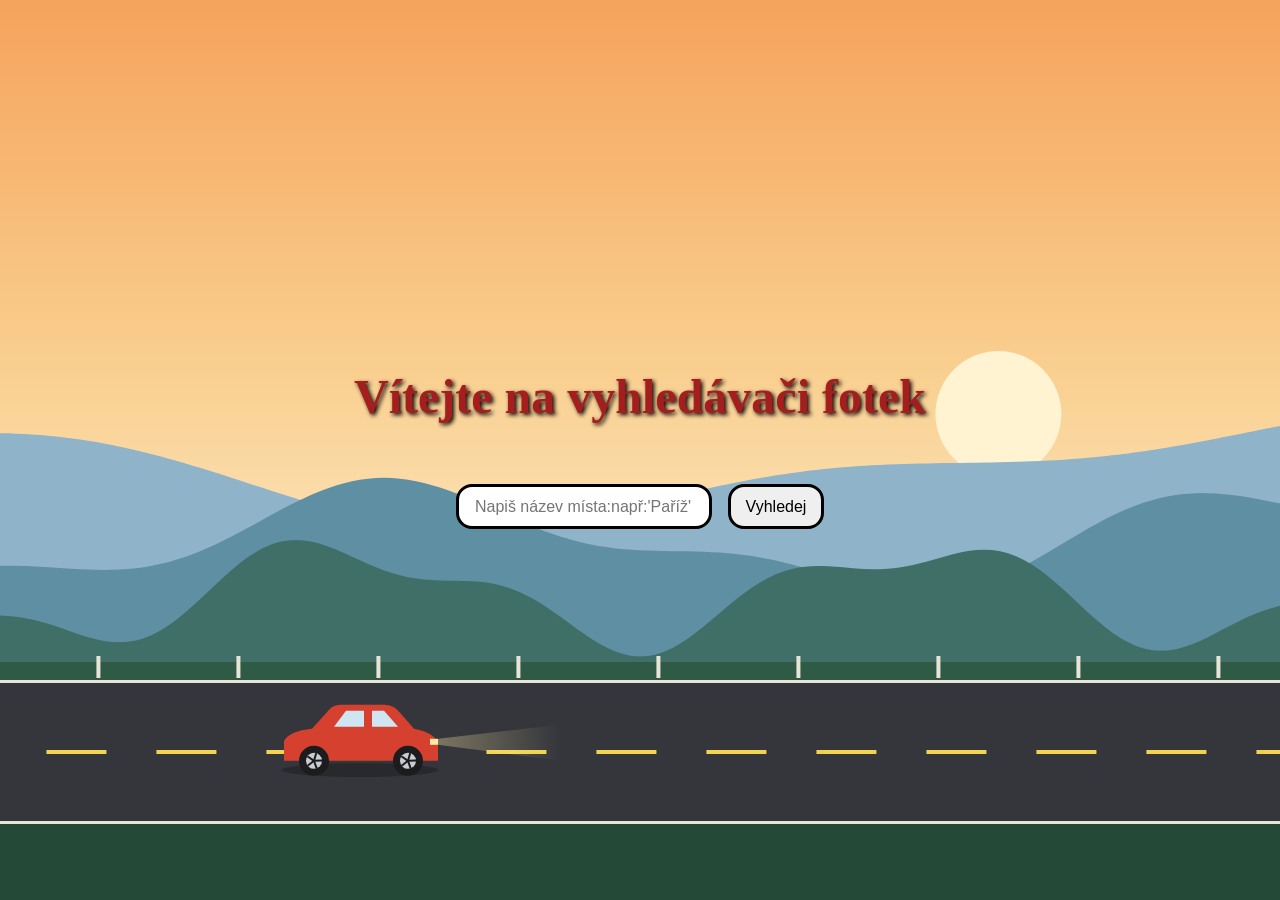
==== stranka.html @ 0c57d277 "posunout intro na horu - margin bottom" ====
<!DOCTYPE html>
<html lang="cs">
<head>
<meta charset="utf-8">
<meta name="viewport" content="width=device-width, initial-scale=1">
<title>Auto na silnici – pozadí</title>
<link rel="stylesheet" href="stylesheet.css">
<style>
  html, body { margin: 0; height: 100%; }
  /* Canvas je fixní vrstva za veškerým obsahem stránky */
  #bg { position: fixed; inset: 0; width: 100%; height: 100%; z-index: -1; display: block; }
  /* Tvůj obsah – klidně smaž a vlož vlastní */
  main { min-height: 100%; display: grid; place-items: center; font: 600 clamp(28px, 6vw, 64px)/1.1 Georgia, serif; color: #fff; text-shadow: 0 2px 12px rgba(0,0,0,.35); text-align: center; padding: 1rem; }
</style>
</head>
<body>
<canvas id="bg" aria-hidden="true"></canvas>
<main>
    <div class="intro">   
        <h1>Vítejte na vyhledávači fotek</h1>
        <div class="menu">
            <form action="" id="vyhledavac">
                <input type="text"placeholder="Napiš název místa:např:'Paříž'" id="misto">
            </form>
            <form action="">
                <input type="submit" id="submit" value="Vyhledej">
            </form>
        </div>

    </div>
</main>

<script>
(() => {
  const cv = document.getElementById('bg'), ctx = cv.getContext('2d');
  const still = matchMedia('(prefers-reduced-motion: reduce)').matches;
  let W, H, roadY, t = 0, last = performance.now();

  function resize() {
    const d = devicePixelRatio || 1;
    W = innerWidth; H = innerHeight;
    cv.width = W * d; cv.height = H * d;
    ctx.setTransform(d, 0, 0, d, 0, 0);
    roadY = H * 0.74;
  }
  addEventListener('resize', resize); resize();

  // Vrstva kopců: rychlost, výška, barva (vzdálenější = pomalejší)
  const hills = [
    { s: 12, h: 0.22, c: '#8fb3c9', f: 0.004 },
    { s: 30, h: 0.14, c: '#5f8fa3', f: 0.007 },
    { s: 60, h: 0.08, c: '#3f6f66', f: 0.011 },
  ];
  // Rozestup sloupků podél silnice
  const posts = 140;

  function drawHills(L) {
    ctx.fillStyle = L.c;
    ctx.beginPath(); ctx.moveTo(0, roadY);
    for (let x = 0; x <= W; x += 8) {
      const y = roadY - H * L.h - Math.sin((x + t * L.s) * L.f) * H * 0.05
                - Math.sin((x + t * L.s) * L.f * 2.3 + 1) * H * 0.02;
      ctx.lineTo(x, y);
    }
    ctx.lineTo(W, roadY); ctx.fill();
  }

  function drawCar(x, y) {
    const bob = Math.sin(t * 0.09) * 1.2;
    ctx.save(); ctx.translate(x, y + bob);
    // stín
    ctx.fillStyle = 'rgba(0,0,0,.25)';
    ctx.beginPath(); ctx.ellipse(0, 30 - bob, 78, 7, 0, 0, 7); ctx.fill();
    // karoserie
    ctx.fillStyle = '#d6402f';
    ctx.beginPath();
    ctx.moveTo(-76, 22); ctx.lineTo(-76, 2); ctx.quadraticCurveTo(-70, -8, -48, -10);
    ctx.lineTo(-30, -30); ctx.quadraticCurveTo(-26, -34, -18, -34); ctx.lineTo(24, -34);
    ctx.quadraticCurveTo(34, -34, 40, -26); ctx.lineTo(54, -10);
    ctx.quadraticCurveTo(76, -6, 78, 6); ctx.lineTo(78, 22); ctx.closePath(); ctx.fill();
    // okna
    ctx.fillStyle = '#cfe6f2';
    ctx.beginPath();
    ctx.moveTo(-26, -12); ctx.lineTo(-14, -28); ctx.lineTo(4, -28); ctx.lineTo(4, -12); ctx.fill();
    ctx.beginPath();
    ctx.moveTo(12, -12); ctx.lineTo(12, -28); ctx.lineTo(24, -28); ctx.lineTo(38, -12); ctx.fill();
    // světlo + kužel světla
    ctx.fillStyle = '#ffe9a6'; ctx.fillRect(70, 0, 8, 6);
    const g = ctx.createLinearGradient(78, 3, 200, 3);
    g.addColorStop(0, 'rgba(255,233,166,.35)'); g.addColorStop(1, 'rgba(255,233,166,0)');
    ctx.fillStyle = g; ctx.beginPath();
    ctx.moveTo(78, 0); ctx.lineTo(200, -14); ctx.lineTo(200, 22); ctx.lineTo(78, 6); ctx.fill();
    // kola
    for (const wx of [-46, 48]) {
      ctx.save(); ctx.translate(wx, 22); ctx.rotate(t * 0.35);
      ctx.fillStyle = '#1c1c1f'; ctx.beginPath(); ctx.arc(0, 0, 15, 0, 7); ctx.fill();
      ctx.fillStyle = '#c9ccd1'; ctx.beginPath(); ctx.arc(0, 0, 8, 0, 7); ctx.fill();
      ctx.strokeStyle = '#1c1c1f'; ctx.lineWidth = 2;
      for (let i = 0; i < 5; i++) {
        ctx.rotate(Math.PI * 2 / 5);
        ctx.beginPath(); ctx.moveTo(0, 0); ctx.lineTo(8, 0); ctx.stroke();
      }
      ctx.restore();
    }
    ctx.restore();
  }

  function frame(now) {
    const dt = Math.min((now - last) / 16.67, 3); last = now;
    if (!still) t += dt;

    // obloha
    const sky = ctx.createLinearGradient(0, 0, 0, roadY);
    sky.addColorStop(0, '#f6a35c'); sky.addColorStop(0.55, '#f9cf8f'); sky.addColorStop(1, '#fdeccb');
    ctx.fillStyle = sky; ctx.fillRect(0, 0, W, H);
    // slunce
    ctx.fillStyle = '#fff3d1'; ctx.beginPath();
    ctx.arc(W * 0.78, roadY - H * 0.28, Math.min(W, H) * 0.07, 0, 7); ctx.fill();

    hills.forEach(drawHills);

    // tráva + silnice
    ctx.fillStyle = '#2f5a45'; ctx.fillRect(0, roadY - 4, W, H - roadY + 4);
    ctx.fillStyle = '#34363b'; ctx.fillRect(0, roadY + 14, W, H * 0.16);
    const roadH = H * 0.16, midY = roadY + 14 + roadH / 2;
    // okraje silnice
    ctx.fillStyle = '#e8e4d8';
    ctx.fillRect(0, roadY + 14, W, 3); ctx.fillRect(0, roadY + 14 + roadH - 3, W, 3);
    // přerušovaná čára
    ctx.fillStyle = '#f2d34f';
    const dash = 60, gap = 50, off = (t * 7) % (dash + gap);
    for (let x = -dash - gap + off; x < W; x += dash + gap) ctx.fillRect(x, midY - 2, dash, 4);

    // sloupky podél silnice
    ctx.fillStyle = '#e8e4d8';
    const po = (t * 7) % posts;
    for (let x = -posts + po; x < W; x += posts) ctx.fillRect(x, roadY - 10, 4, 22);

    drawCar(Math.min(W * 0.3, 360), midY - 12);

    // popředí
    ctx.fillStyle = '#244a37'; ctx.fillRect(0, roadY + 14 + roadH, W, H);
    requestAnimationFrame(frame);
  }
  requestAnimationFrame(frame);
})();
</script>
</body>
</html>
---- stylesheet.css ----
*{
    box-sizing: border-box;
    
}


body {
    background-image: url("248.jpg");
    background-position: center;
    background-size: cover;
    background-repeat: no-repeat;
    min-height: 100vh;
    display: flex;
    align-items: center;
    justify-content: center;
}

.menu{
   display: flex;
    

}
#misto {
    width: 16rem;
    height: 2.8rem;
    font-size: 1rem;
    border: 3px solid black;
    border-radius: 1em;
    align-items: center;
    padding-left: 1em;
    padding-right: 1em;
}

#misto::placeholder {
    font-size: 1rem;
}

#submit{
    width: 6rem;
    height: 2.8rem;
    font-size: 1rem;
    border: 3px solid black;
    border-radius: 1em;
    margin-left: 1em;
}

.intro{
    background:transparent ;
    padding: 0 5rem 2rem;
    display: flex;
    flex-direction: column;
    align-items: center;
}

h1{
    font-size: 3rem;
    text-align: center;
    color: rgb(165, 30, 30);
    text-shadow: 2px 2px 4px #000000;
}

   canvas{position:fixed;inset:0;width:100%;height:100%;display:block;z-index:-1}
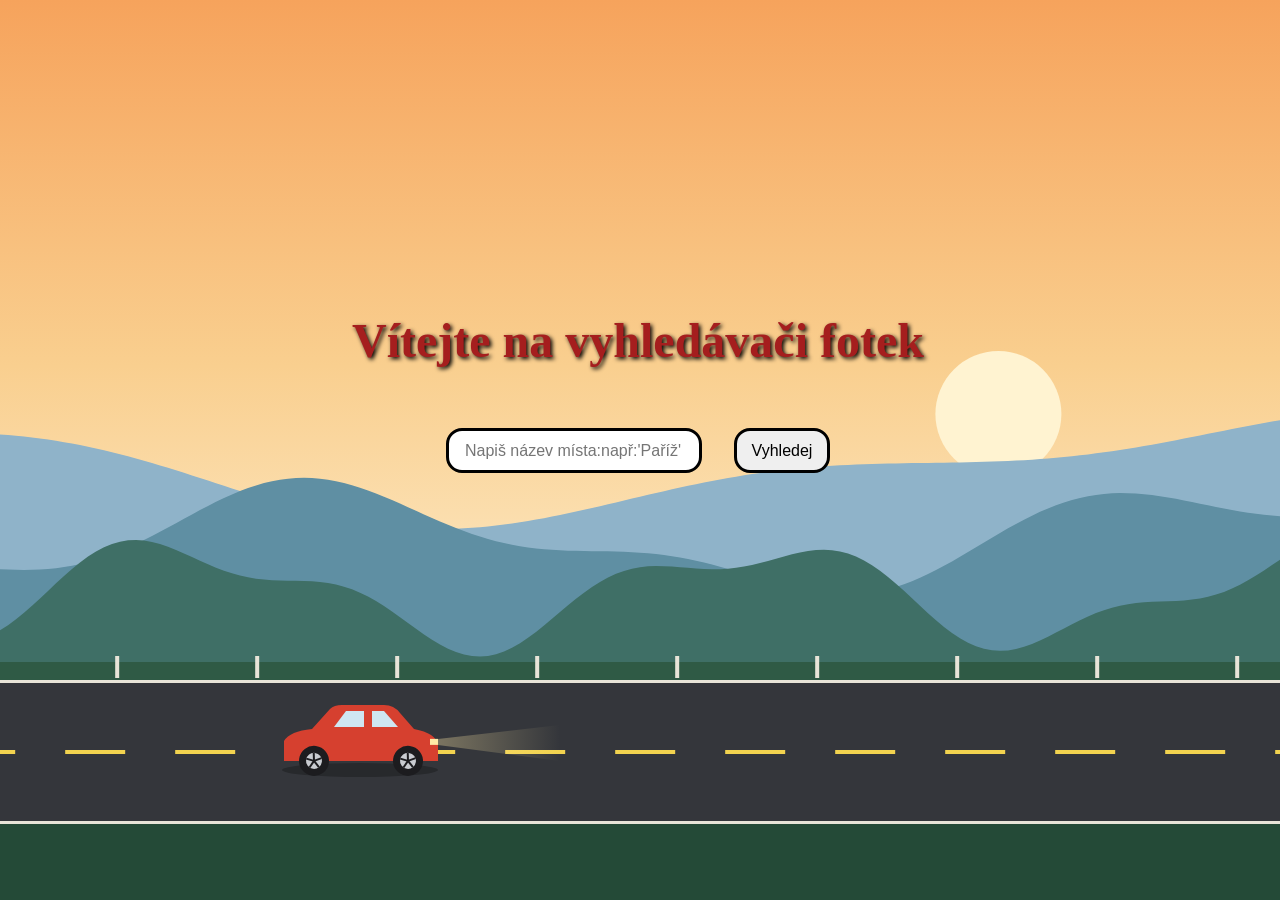
==== commit 31b369cd: "comit" ====
--- a/stranka.html
+++ b/stranka.html
@@ -3,7 +3,7 @@
 <head>
 <meta charset="utf-8">
 <meta name="viewport" content="width=device-width, initial-scale=1">
-<title>Auto na silnici – pozadí</title>
+<title>JS--API</title>
 <link rel="stylesheet" href="stylesheet.css">
 <style>
   html, body { margin: 0; height: 100%; }
@@ -20,16 +20,26 @@
         <h1>Vítejte na vyhledávači fotek</h1>
         <div class="menu">
             <form action="" id="vyhledavac">
-                <input type="text"placeholder="Napiš název místa:např:'Paříž'" id="misto">
-            </form>
-            <form action="">
-                <input type="submit" id="submit" value="Vyhledej">
-            </form>
+                <input type="text"placeholder="Napiš název místa:např:'Paříž'" id="misto" name="tlacitko">
+                <input type="submit" id="submit" value="Vyhledej" >  
+            </form>  
         </div>
+</main>
+
+<p id="zprava"></p>
+
+<table>
+  <tbody id="vysledky"></tbody>
+</table>
+
+<template id="sablona">
+  <tr>
+    <td><img></td>
+    <td class="nazev"></td>
+  </tr>
+</template>
 
     </div>
-</main>
-
 <script>
 (() => {
   const cv = document.getElementById('bg'), ctx = cv.getContext('2d');
@@ -145,5 +155,6 @@
   requestAnimationFrame(frame);
 })();
 </script>
+<script src="script.js"></script>
 </body>
 </html>
--- a/stylesheet.css
+++ b/stylesheet.css
@@ -17,7 +17,7 @@
 
 .menu{
    display: flex;
-    
+   margin-bottom: 7rem;
 
 }
 #misto {
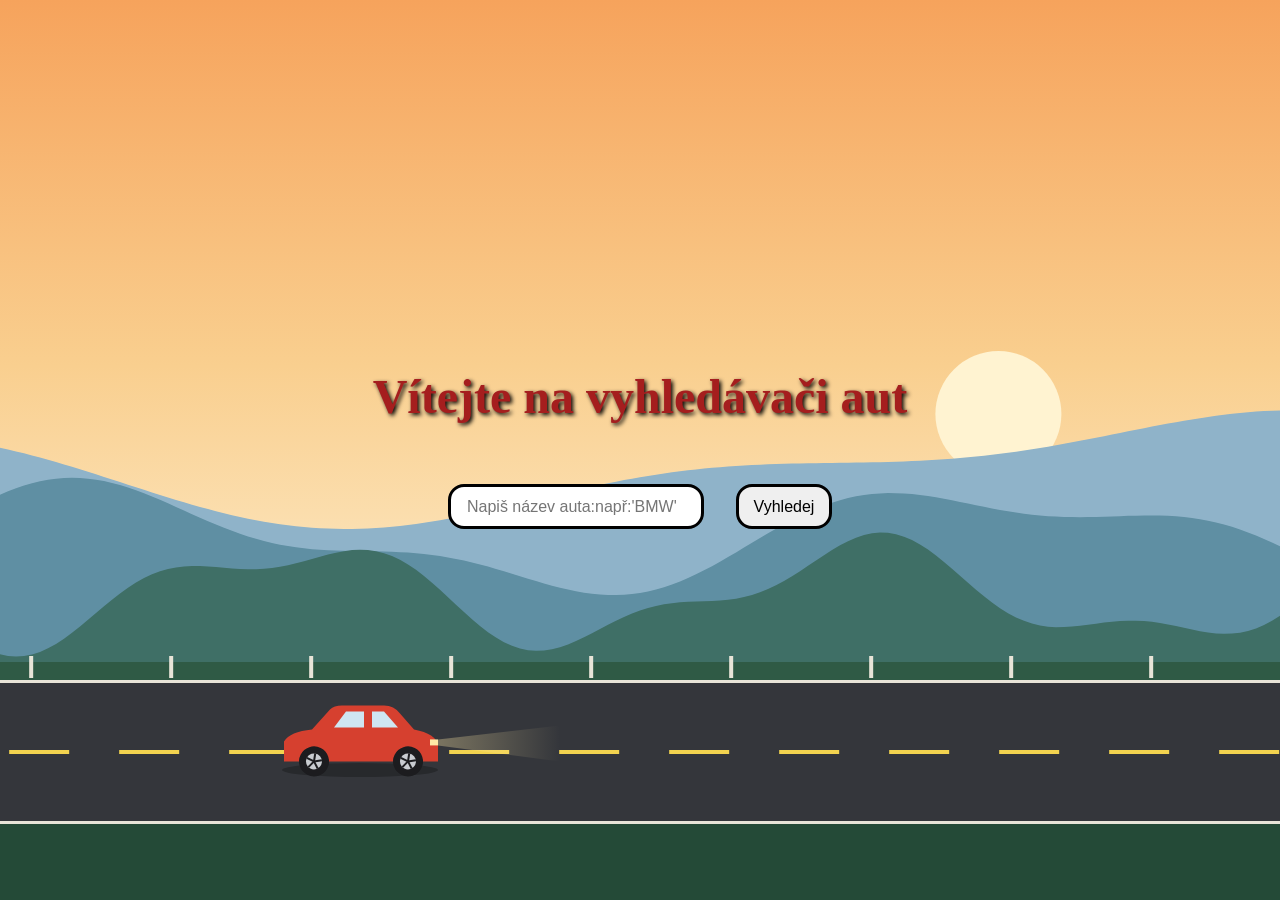
==== commit 2063a3bd: "hotovo" ====
--- a/stranka.html
+++ b/stranka.html
@@ -17,29 +17,25 @@
 <canvas id="bg" aria-hidden="true"></canvas>
 <main>
     <div class="intro">   
-        <h1>Vítejte na vyhledávači fotek</h1>
+        <h1>Vítejte na vyhledávači aut</h1>
         <div class="menu">
             <form action="" id="vyhledavac">
-                <input type="text"placeholder="Napiš název místa:např:'Paříž'" id="misto" name="tlacitko">
+                <input type="text"placeholder="Napiš název auta:např:'BMW'" id="auto-vyhledavac" name="tlacitko">
                 <input type="submit" id="submit" value="Vyhledej" >  
             </form>  
         </div>
 </main>
-
 <p id="zprava"></p>
 
-<table>
-  <tbody id="vysledky"></tbody>
-</table>
+<div id="vysledky"></div>
 
 <template id="sablona">
-  <tr>
-    <td><img></td>
-    <td class="nazev"></td>
-  </tr>
+  <div class="karta">
+    <img>
+    <p class="nazev"></p>
+  </div>
 </template>
 
-    </div>
 <script>
 (() => {
   const cv = document.getElementById('bg'), ctx = cv.getContext('2d');
--- a/stylesheet.css
+++ b/stylesheet.css
@@ -5,22 +5,18 @@
 
 
 body {
-    background-image: url("248.jpg");
-    background-position: center;
-    background-size: cover;
-    background-repeat: no-repeat;
-    min-height: 100vh;
     display: flex;
-    align-items: center;
-    justify-content: center;
+    align-items: column;
+    justify-content: column;
+    flex-direction: column;
 }
 
 .menu{
    display: flex;
-   margin-bottom: 7rem;
+   
 
 }
-#misto {
+#auto-vyhledavac {
     width: 16rem;
     height: 2.8rem;
     font-size: 1rem;
@@ -29,10 +25,6 @@
     align-items: center;
     padding-left: 1em;
     padding-right: 1em;
-}
-
-#misto::placeholder {
-    font-size: 1rem;
 }
 
 #submit{
@@ -50,6 +42,7 @@
     display: flex;
     flex-direction: column;
     align-items: center;
+ 
 }
 
 h1{
@@ -59,4 +52,29 @@
     text-shadow: 2px 2px 4px #000000;
 }
 
-   canvas{position:fixed;inset:0;width:100%;height:100%;display:block;z-index:-1}+   canvas{position:fixed;inset:0;width:100%;height:100%;display:block;z-index:-1}
+
+#vysledky {
+  display: grid;
+  grid-template-columns: repeat(3, 1fr);
+  gap: 3.5rem;
+  margin-left: 1rem;
+  
+}
+
+.karta img {
+  width: 100%;
+  height: 230px;
+  object-fit: cover;
+  border-radius: 1rem;
+  border: 3px solid black;
+  border-color: rgb(44, 9, 9);
+  box-shadow: 10px 10px 6px rgba(0, 0, 0, 0.1);
+}
+
+.nazev {
+  font-size: 1.2rem;
+  font-weight: bold;
+  margin-top: 0.5rem;
+  text-align: center;
+}
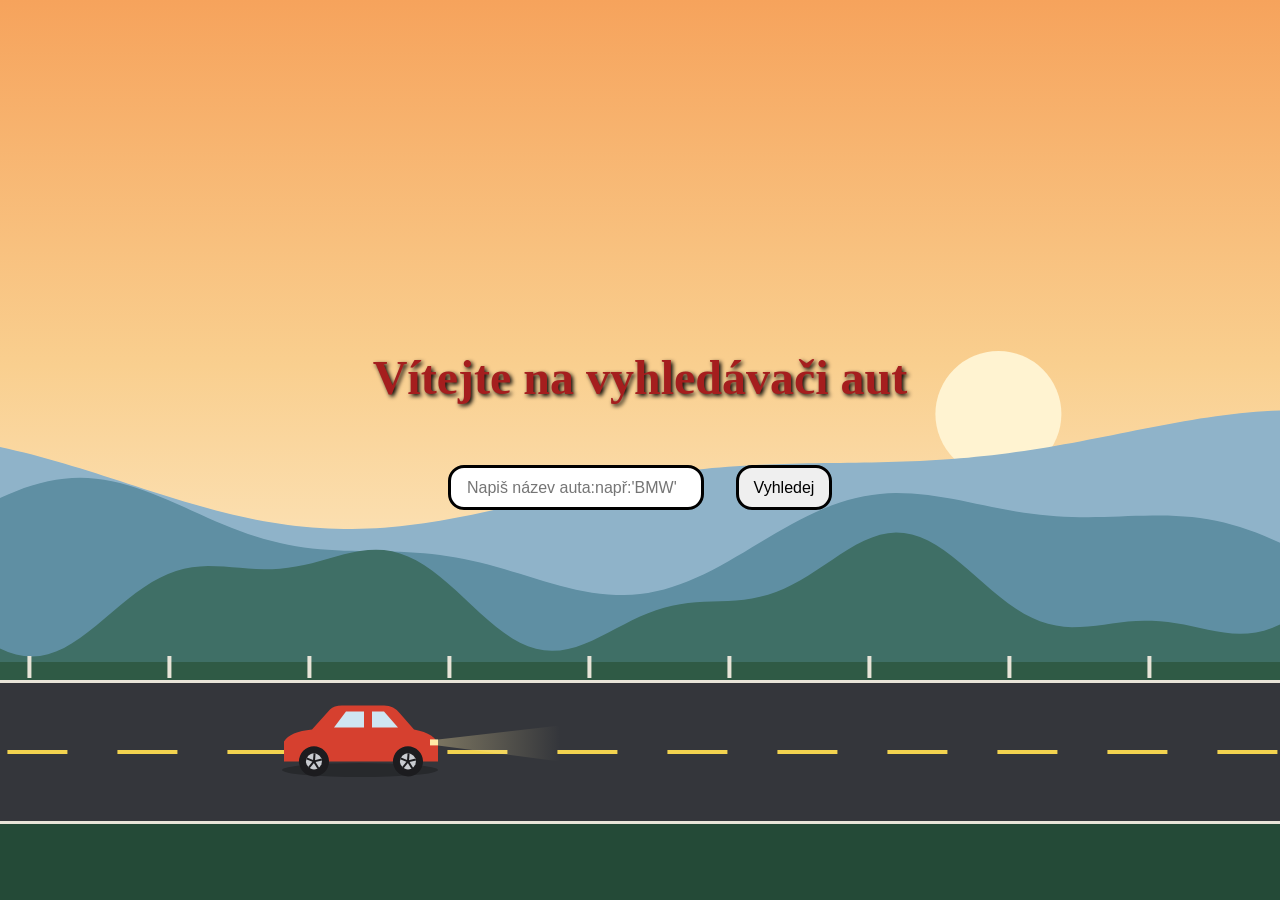
==== commit 9313587d: "hotovo+" ====
--- a/stranka.html
+++ b/stranka.html
@@ -24,8 +24,8 @@
                 <input type="submit" id="submit" value="Vyhledej" >  
             </form>  
         </div>
+        <p id="zprava"></p>
 </main>
-<p id="zprava"></p>
 
 <div id="vysledky"></div>
 
--- a/stylesheet.css
+++ b/stylesheet.css
@@ -77,4 +77,21 @@
   font-weight: bold;
   margin-top: 0.5rem;
   text-align: center;
-}+}
+
+#zprava {
+  font-size: 1.2rem;
+  font-weight: bold;
+  text-align: center;
+  Color: rgb(165, 30, 30);
+}
+
+main { 
+min-height: 100%; 
+display: grid;
+place-items: center;
+font: 600 clamp(28px, 6vw, 64px)/1.1 Georgia, serif;
+color: #fff;
+text-shadow: 0 2px 12px rgba(0,0,0,.35); 
+text-align: center; 
+padding: 1rem; }
